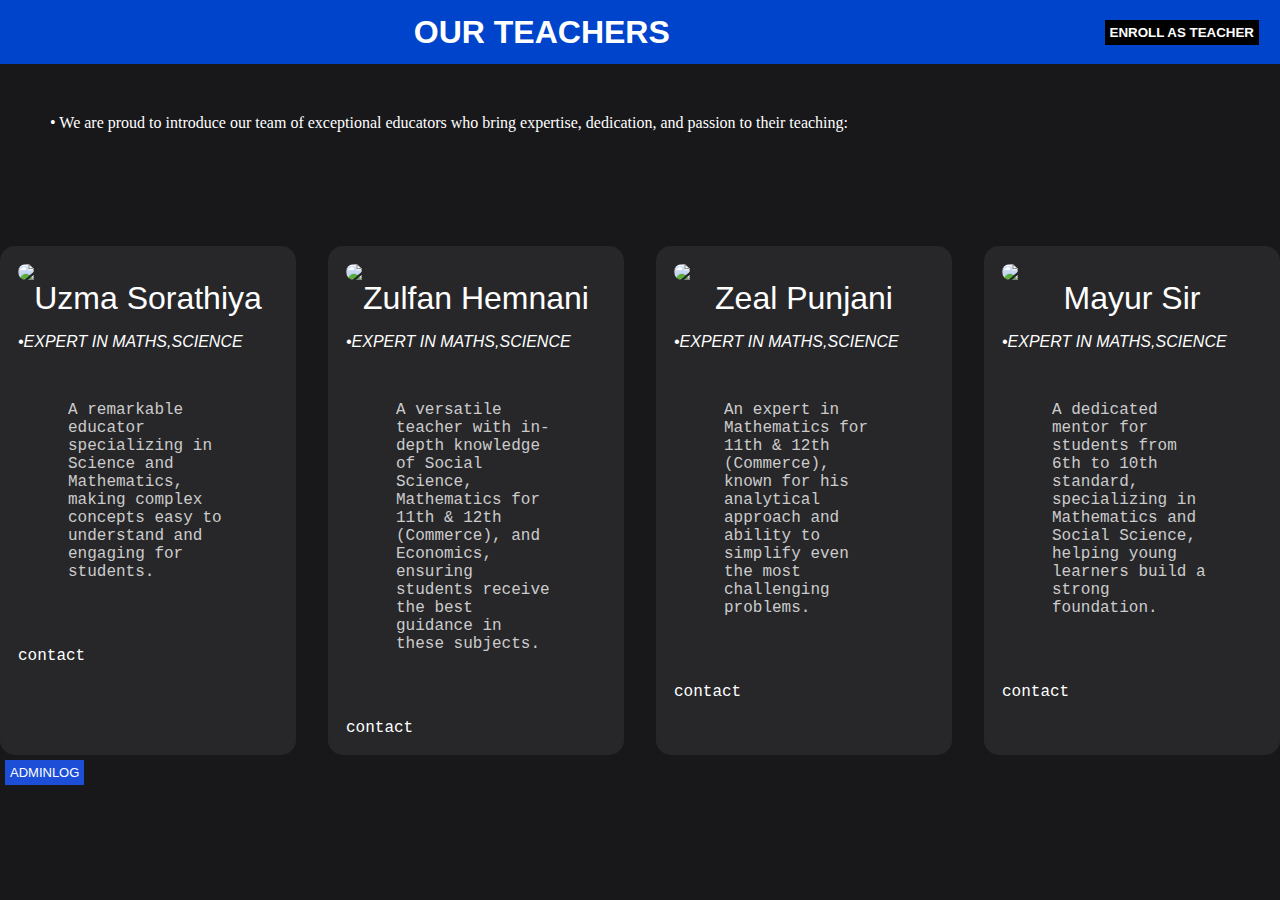
==== about.html @ f6df0ee3 "Add files via upload" ====
<!DOCTYPE html>
<html lang="en">
<head>
    <meta charset="UTF-8">
    <meta name="viewport" content="width=device-width, initial-scale=1.0">
    <title>Document</title>
    <link rel="stylesheet" href="styles.css">
    <link rel="stylesheet" href="stylesabout.css">
    <link rel="stylesheet" href="https://cdnjs.cloudflare.com/ajax/libs/font-awesome/6.0.0/css/all.min.css">
    <link rel="src" href="script.js">
</head>
<body>
    <nav>        
        <h1>OUR TEACHERS</h1>

        <button class="btn"><a href="enroll.html">ENROLL AS TEACHER</a></button>
    
    </nav>        
    <p>• We are proud to introduce our team of exceptional educators who bring expertise, dedication, and passion to their teaching:
    </p>
   <section class="container1">
        
        <div class="features">
            <div class="card">
                <img src="src assets/female passport.jpg">
                <h2 class="header">Uzma Sorathiya</h2>
                <h4>•EXPERT IN MATHS,SCIENCE</h4>
                <p>
                    A remarkable educator specializing in Science and Mathematics, making complex concepts easy to understand and engaging for students.
                    
                </p>
                <a href="https://instagram.com">contact</a>
            </div>
            <div class="card">
                <img src="src assets/male passport.jpeg">
                <h2 class="header">Zulfan Hemnani</h2>
                <h2 class="header"></h2>
                <h4>•EXPERT IN MATHS,SCIENCE</h4>       
                <p> 
                    A versatile teacher with in-depth knowledge of Social Science, Mathematics 
                    for 11th & 12th (Commerce), and Economics, ensuring students receive the best guidance in these subjects.
                </p>
                <a href="https://instagram.com">contact</a>
            </div>
            <div class="card">
                <img src="src assets/male passport.jpeg">
                <h2 class="header">Zeal Punjani</h2>
                <h4>•EXPERT IN MATHS,SCIENCE</h4>       
                <p>
                    An expert in Mathematics for 11th & 12th (Commerce), 
                    known for his analytical approach and ability to simplify even the most challenging problems.
                </p>
                <a href="https://instagram.com">contact</a>
            </div>
            <div class="card">
                <img src="src assets/male passport.jpeg">
                <h2 class="header">Mayur Sir</h2>
                <h4>•EXPERT IN MATHS,SCIENCE</h4>       
                <p>
                    A dedicated mentor for students from 6th to 10th standard, 
                    specializing in Mathematics and Social Science, helping young learners build a strong foundation.
                </p>
                <a href="https://instagram.com">contact</a>
            </div>
            
   </section>
   <footer>
    <button class="adminbutt"><a href="password.html">ADMINLOG</a></button>
</footer>
</body>
</html>
---- styles.css ----
*{
    padding: 0;
    margin: 0;
    outline: none;
    border: none;
    box-sizing: border-box;

}
img{
    width: 100%;
    display: flex;

}
a{
    text-decoration: none;

}
body{
    font-family: Georgia, 'Times New Roman', Times, serif;
    background-color: #18181b;

}
nav{
    width: 1200px;
    margin: auto;
    padding: 2rem 1rem;
    display: flex;
    align-items: center;
    justify-content: space-between;
    gap: 2rem;
}
.nav-logo{
max-width: 100px;

}
.nav-links{
    list-style: none;
    display: flex;
    align-items: center;
    gap: 3rem;
}
.link a{
    position: relative;
    padding-bottom: 0.75rem;
    color: #fff;
}
.link a::after{
    content: "";
    position: absolute;
    height: 2px;
    width: 0;
    bottom: 0;
    left: 0;
    background-color: #1d4ed8;
    transition: all 0.3s ease;
}
.link a:hover::after{

    width: 70%;

}
.container{
    max-width: 1200px;
    margin: auto;
    padding: 5rem 2rem;

}
.blur{
    position: absolute;
    box-shadow: 0 0 1000px 50px #1d4ed8;
    z-index: -100;

}
header{

    position: relative;
    padding-top: 2rem;
    display: grid;
    grid-template-columns: repeat(2, 1fr);
    align-items: center;
    gap: 2rem;
}
p.main{
    display: flex;
    font-family: 'Franklin Gothic Medium', 'Arial Narrow', Arial, sans-serif;
    color: #0096d6;
}
h1{
    display: flex;
    font-family: 'Segoe UI', Tahoma, Geneva, Verdana, sans-serif;
    color: #ffffff;
    
}
h4{
    display: flex;
    font-family: 'Lucida Sans', 'Lucida Sans Regular', 'Lucida Grande', 'Lucida Sans Unicode', Geneva, Verdana, sans-serif;
    font-style: italic;
    font-weight: 500;
    color: #ffffff;
}
.image{
    width: 500px;
}
.adminbutt{
    background-color: #1d4ed8;
    font-weight: 700;
    margin: 5px;
    padding: 5px;
    
}
footer button a{

    font-weight: 400;
    font-size: small ;
    color: #ffffff;
}
.adminbutt :hover{
    background-color: blue ;

}
---- stylesabout.css ----
body h1{
    margin: 0 auto;
}
nav{
    width: 100%;
    height: 50px;
    align-items: center;
    background-color: #0044cc;
}
body p{
    color: #ffff;
    display: flex;
    animation: forwards;
}
body nav button.btn{
    background-color: #000000;
    color: #ffff;
    font-weight: 700;
    margin: 5px;
    padding: 5px;
    float: right;
}
body p{
    align-content: left;
    padding: 50px;
}
body section.container1{
   font-family: 'Courier New', Courier, monospace;
}
section .header{
    margin-bottom: 1rem;
    color: #ffff;
    text-align: center;
    font-size: 2rem;
    font-weight: 400;
    font-family: 'Franklin Gothic Medium', 'Arial Narrow', Arial, sans-serif;
}
.features{
    margin-top: 4rem;
    display: grid;
    grid-template-columns: repeat(4,1fr);
    gap: 2rem;
}
.features .card{
    background-color: #27272a;
    padding: 1rem;
    border: 2px solid transparent;
    border-radius: 15px;
    transition: all 0.3s ease;
    align-items: center;


}
.features .card:hover{
    background-color: #323232;
    border-color: #fff;

}
.features .card span{
    display: inline-block;
    background-color: #27272a;
    padding: 2px 9px;
    margin-bottom: 1rem;
    font-size: 1.75rem;
    color: #fff;
    border-radius: 5px;
}
.features.card h4{
    margin-bottom: 0.5rem;
    color: #fff;
    font-size: 1.2rem;
    font-weight: 600;
}
.features .card p{
    color: #ccc;
    margin-bottom: 1rem;

}
.features .card a{
    color: #fff;
    transition: all 0.3s ease;
    align-items: center;
}
.features .card a:hover{
    color: #a5af1e;

    

}
.features .card img{
    border-radius: 10px;
}
body nav button a{
    color: #ffffff;
    background-color: #000000;
}
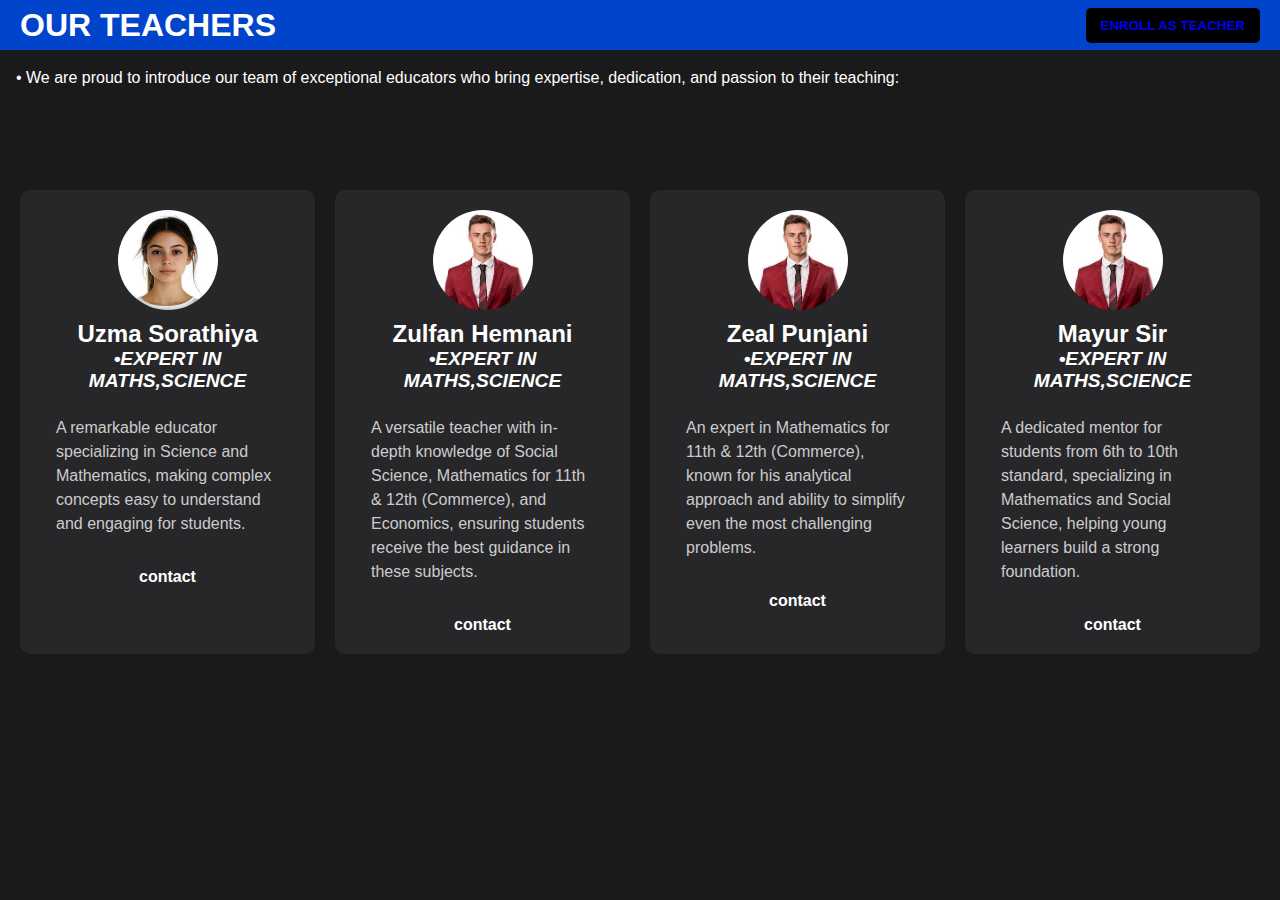
==== commit 695eca05: "Add files via upload" ====
--- a/about.html
+++ b/about.html
@@ -22,7 +22,7 @@
         
         <div class="features">
             <div class="card">
-                <img src="src assets/female passport.jpg">
+                <img src="female passport.jpg">
                 <h2 class="header">Uzma Sorathiya</h2>
                 <h4>•EXPERT IN MATHS,SCIENCE</h4>
                 <p>
@@ -32,7 +32,7 @@
                 <a href="https://instagram.com">contact</a>
             </div>
             <div class="card">
-                <img src="src assets/male passport.jpeg">
+                <img src="male passport.jpeg">
                 <h2 class="header">Zulfan Hemnani</h2>
                 <h2 class="header"></h2>
                 <h4>•EXPERT IN MATHS,SCIENCE</h4>       
@@ -43,7 +43,7 @@
                 <a href="https://instagram.com">contact</a>
             </div>
             <div class="card">
-                <img src="src assets/male passport.jpeg">
+                <img src="male passport.jpeg">
                 <h2 class="header">Zeal Punjani</h2>
                 <h4>•EXPERT IN MATHS,SCIENCE</h4>       
                 <p>
@@ -53,7 +53,7 @@
                 <a href="https://instagram.com">contact</a>
             </div>
             <div class="card">
-                <img src="src assets/male passport.jpeg">
+                <img src="male passport.jpeg">
                 <h2 class="header">Mayur Sir</h2>
                 <h4>•EXPERT IN MATHS,SCIENCE</h4>       
                 <p>
@@ -65,7 +65,6 @@
             
    </section>
    <footer>
-    <button class="adminbutt"><a href="password.html">ADMINLOG</a></button>
 </footer>
 </body>
 </html>--- a/styles.css
+++ b/styles.css
@@ -117,4 +117,90 @@
 .adminbutt :hover{
     background-color: blue ;
 
-}+}
+@media (max-width: 1024px) {
+    nav {
+        width: 100%;
+        flex-direction: column;
+        align-items: flex-start;
+        gap: 1rem;
+    }
+
+    .nav-links {
+        flex-direction: column;
+        gap: 1rem;
+        width: 100%;
+        align-items: flex-start;
+    }
+
+    header {
+        grid-template-columns: 1fr;
+        text-align: center;
+    }
+
+    .image {
+        width: 100%;
+        max-width: 400px;
+        margin: 0 auto;
+    }
+
+    .container {
+        padding: 3rem 1rem;
+    }
+}
+
+@media (max-width: 768px) {
+    .nav-logo {
+        max-width: 80px;
+    }
+
+    h1 {
+        font-size: 1.8rem;
+        justify-content: center;
+    }
+
+    h4 {
+        font-size: 1rem;
+        justify-content: center;
+    }
+
+    p.main {
+        font-size: 0.95rem;
+        justify-content: center;
+    }
+
+    .nav-links {
+        gap: 0.5rem;
+    }
+
+    .adminbutt {
+        width: 100%;
+    }
+}
+
+@media (max-width: 480px) {
+    .image {
+        max-width: 300px;
+    }
+
+    h1 {
+        font-size: 1.4rem;
+    }
+
+    h4 {
+        font-size: 0.9rem;
+    }
+
+    .container {
+        padding: 2rem 1rem;
+    }
+
+    .nav-links {
+        align-items: center;
+        width: 100%;
+    }
+
+    nav {
+        align-items: center;
+    }
+}
--- a/stylesabout.css
+++ b/stylesabout.css
@@ -1,96 +1,139 @@
-body h1{
-    margin: 0 auto;
+body {
+    margin: 0;
+    padding: 0;
+    font-family: 'Arial', sans-serif;
+    background-color: #1a1a1a;
+    color: white;
 }
-nav{
+
+
+nav {
     width: 100%;
     height: 50px;
+    display: flex;
+    justify-content: space-between;
     align-items: center;
+    padding: 0 20px;
     background-color: #0044cc;
 }
-body p{
-    color: #ffff;
-    display: flex;
-    animation: forwards;
+
+h1 {
+    margin: 0;
 }
-body nav button.btn{
-    background-color: #000000;
-    color: #ffff;
+
+.btn {
+    background-color: #000;
+    color: #fff;
     font-weight: 700;
-    margin: 5px;
-    padding: 5px;
-    float: right;
+    padding: 10px 15px;
+    border: none;
+    cursor: pointer;
+    text-decoration: none;
+    border-radius: 5px;
 }
-body p{
-    align-content: left;
-    padding: 50px;
-}
-body section.container1{
-   font-family: 'Courier New', Courier, monospace;
-}
-section .header{
-    margin-bottom: 1rem;
-    color: #ffff;
-    text-align: center;
-    font-size: 2rem;
-    font-weight: 400;
-    font-family: 'Franklin Gothic Medium', 'Arial Narrow', Arial, sans-serif;
-}
-.features{
-    margin-top: 4rem;
-    display: grid;
-    grid-template-columns: repeat(4,1fr);
-    gap: 2rem;
-}
-.features .card{
-    background-color: #27272a;
-    padding: 1rem;
-    border: 2px solid transparent;
-    border-radius: 15px;
-    transition: all 0.3s ease;
-    align-items: center;
 
 
+@media (max-width: 768px) {
+    nav {
+        flex-direction: column;
+        height: auto;
+        padding: 10px;
+        text-align: center;
+    }
+
+    .btn {
+        margin-top: 10px;
+        width: 100%;
+    }
 }
-.features .card:hover{
+
+
+p {
+    color: #fff;
+    padding: 1rem;
+    line-height: 1.5;
+    text-align: left;
+}
+
+.features {
+    margin-top: 5%;
+    display: grid;
+    grid-template-columns: repeat(auto-fit, minmax(250px, 1fr));
+    gap: 20px;
+    justify-content: center;
+    padding: 20px;
+}
+
+
+.features .card {
+    background-color: #27272a;
+    padding: 20px;
+    border-radius: 10px;
+    transition: all 0.3s ease;
+    text-align: center;
+    display: flex;
+    flex-direction: column;
+    align-items: center;
+}
+
+.features .card:hover {
     background-color: #323232;
     border-color: #fff;
+}
 
-}
-.features .card span{
-    display: inline-block;
-    background-color: #27272a;
-    padding: 2px 9px;
-    margin-bottom: 1rem;
-    font-size: 1.75rem;
-    color: #fff;
-    border-radius: 5px;
-}
-.features.card h4{
+.features .card h4 {
     margin-bottom: 0.5rem;
     color: #fff;
     font-size: 1.2rem;
     font-weight: 600;
 }
-.features .card p{
+
+.features .card p {
     color: #ccc;
     margin-bottom: 1rem;
+}
 
+
+.features .card a {
+    color: #fff;
+    text-decoration: none;
+    font-weight: bold;
+    transition: all 0.3s ease;
 }
-.features .card a{
-    color: #fff;
-    transition: all 0.3s ease;
-    align-items: center;
+
+.features .card a:hover {
+    color: #a5af1e;
 }
-.features .card a:hover{
-    color: #a5af1e;
 
-    
+.features .card img {
+    width: 100px;
+    height: 100px;
+    border-radius: 50%;
+    object-fit: cover;
+    margin-bottom: 10px;
+    display: block;
+}
 
+@media (max-width: 768px) {
+    .features {
+        grid-template-columns: repeat(1, 1fr);
+    }
+
+    .features .card img {
+        width: 80px;
+        height: 80px;
+    }
 }
-.features .card img{
-    border-radius: 10px;
+
+footer {
+    text-align: center;
+    padding: 10px;
 }
-body nav button a{
+
+.adminbutt a {
     color: #ffffff;
     background-color: #000000;
-}+    padding: 10px 15px;
+    text-decoration: none;
+    border-radius: 5px;
+}
